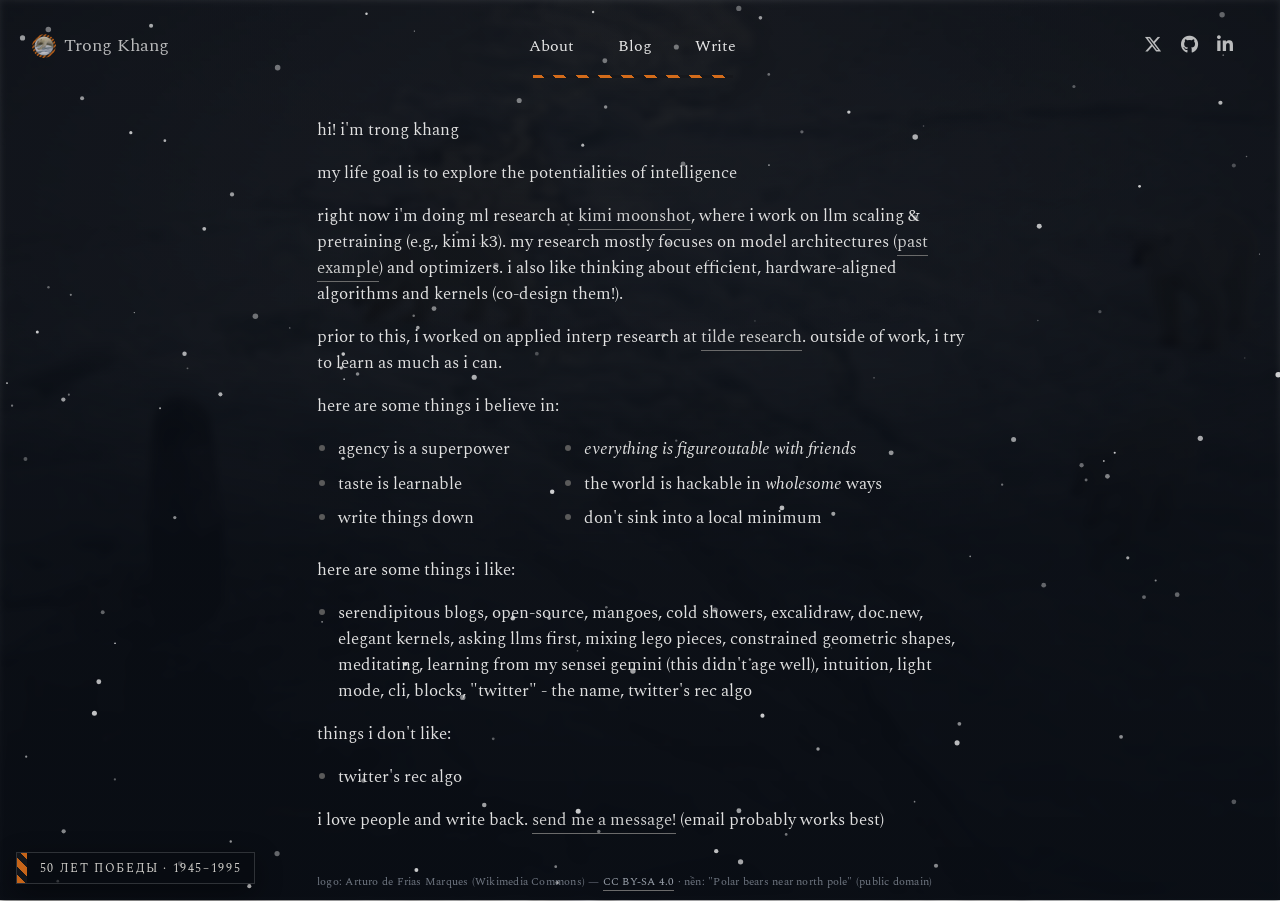
==== index.html @ a52492a9 "feat: Trong Khang site — clone with arctic/50-let-pobedy theme and markdown blog Static pages + stdl" ====
<!DOCTYPE html>
<html lang="en">
<head>
    <meta charset="UTF-8">
    <meta name="viewport" content="width=device-width, initial-scale=1.0">
    <title>Trong Khang</title>
    <link rel="icon" href="/img/icon.png">
    <script>(function(){try{var t=localStorage.getItem('theme');if(t==='dark'){document.documentElement.setAttribute('data-theme','dark');}else if(t==='light'){document.documentElement.removeAttribute('data-theme');}}catch(e){}})();</script>
    <style>
        html[data-theme="dark"] {
            --dark-text-color: #949494;
            --nice-div-color: rgb(30, 30, 30);
            --bullet-color: rgb(90,90,90);
            --background-color: #121212;
            --subtle-background-darker: rgb(23, 23, 23);
            --border-background-color: #3b3d3e;
            --code-background-color: #242424;
            --link-background-color: #6b6b6b;
            --link-color: #cfcfcf;
            --color: #e6e6e6;
            --hr-color: dimgray;
            --gradient-bottom: #1e1e1e;
            --gradient-top: var(--background-color);
            --text-primary: #e0e0e0;
            --text-secondary: #a3a3a3;
            --background: #121212;
        }
        html[data-theme="dark"] body { background-color: var(--background, var(--background-color, #121212)); color: var(--text-primary, var(--color, #e6e6e6)); }
        @media (prefers-color-scheme: dark) {
            html:not([data-theme="light"]) body { background-color: #121212; color: #e0e0e0; }
        }
    </style>
    <link rel="preconnect" href="https://fonts.googleapis.com">
    <link rel="preconnect" href="https://fonts.gstatic.com" crossorigin>
    <link rel="stylesheet" href="https://fonts.googleapis.com/css2?family=Jost:ital,wght@0,100..900;1,100..900&family=Spectral:ital,wght@0,200;0,300;0,400;0,500;0,600;0,700;0,800;1,200;1,300;1,400;1,500;1,600;1,700;1,800&display=swap">
    <link rel="stylesheet" href="/static/style.css">
    <style>
        /* Index-only: prevent extra scrolling by compensating for fixed header height */
        body { height: auto; min-height: calc(100vh - 80px); }
        .container {
            max-width: 650px;
            margin: 0 auto;
            padding: 20px 20px 0 20px;
            margin-top: 0; /* Let shared nav control top spacing */
            position: relative;
            z-index: 1;
            font-size: 17px;
        }

        /* Two-column list for beliefs */
        .beliefs-list {
            column-count: 2;
            column-gap: 2rem;
        }
        .beliefs-list li { break-inside: avoid; }
        /* Shift only the bullet (not text) for longer last three items */
        .beliefs-list .shift-left::before { margin-left: -4em; }

        /* Desktop-only: use native bullets for correct alignment in columns */
        @media (min-width: 769px) {
            .beliefs-list { list-style: disc; list-style-position: outside; padding-left: 1.25em; }
            .beliefs-list li { display: list-item; position: static; padding-left: 0; }
            .beliefs-list li::before { content: none !important; }
            .beliefs-list li::marker { color: var(--bullet-color); }
            /* Force 3/3 split: break to next column after 3rd item */
            .beliefs-list > li:nth-child(3) { break-after: column; }
            /* Nudge right-column bullets slightly left for visual balance */
            .beliefs-list > li:nth-child(n+4) { margin-left: -5em; }

            /* Fix alignment for other lists on index page */
            .container ul { list-style: disc; list-style-position: outside; padding-left: 1.25em; }
            .container ul > li { display: list-item; position: static; padding-left: 0; }
            .container ul > li::before { content: none !important; }
            .container ul > li::marker { color: var(--bullet-color); }
        }

        @media (max-width: 768px) {
            body { min-height: calc(100vh - 60px); }
            .container {
                margin-top: -35px; /* Slight upward shift on mobile */
                font-size: 15px;
                line-height: 1.5;
            }
            .beliefs-list { column-count: 1; }
            /* Reset special bullet shift on mobile for clean single list */
            .beliefs-list .shift-left::before { margin-left: -1em; }
            /* Mobile bullet fix: use native bullets for clean alignment */
            .beliefs-list { list-style: disc; list-style-position: outside; padding-left: 1.25em; }
            .beliefs-list li { position: static; padding-left: 0; display: list-item; }
            .beliefs-list li::before { content: none !important; }
            .beliefs-list li::marker { color: var(--bullet-color); }

            /* Apply same native bullet behavior to all content lists for alignment */
            .container ul { list-style: disc; list-style-position: outside; padding-left: 1.25em; }
            .container ul > li { display: list-item; position: static; padding-left: 0; }
            .container ul > li::before { content: none !important; }
            .container ul > li::marker { color: var(--bullet-color); }
        }

        @media (max-width: 480px) {
            .container {
                margin-top: 0;
                font-size: 14px;
                line-height: 1.5;
            }
        }
    </style>
    <style>
        /* Subtle fade-up reveal */
        .fade-up { opacity: 0; transform: translateY(12px); transition: opacity 420ms ease, transform 420ms ease; will-change: opacity, transform; }
        .fade-up.is-visible { opacity: 1; transform: none; }
    </style>
    <script>document.documentElement.setAttribute('data-theme','dark');</script>
    <link rel="stylesheet" href="/static/theme.css">
    <script src="/js/theme.js" defer></script>
</head>

<body>
$1<link rel="stylesheet" href="/static/nav.css">

<link rel="stylesheet" href="https://cdnjs.cloudflare.com/ajax/libs/font-awesome/6.5.1/css/all.min.css">

<div class="site-nav-wrapper">
    <a href="/" class="site-name">
        <img src="/img/icon.png" alt="Trong Khang Icon">
        Trong Khang
    </a>
    <div class="hamburger">
        <span></span>
        <span></span>
        <span></span>
    </div>
    <nav class="site-nav">
        <a href="/">About</a>
        <a href="/public/blog.html">Blog</a>
        <a href="/public/write.html">Write</a>
    </nav>
    <div class="social-icons">
        <a href="https://x.com/trongkhang" target="_blank" aria-label="Twitter/X"><i class="fab fa-x-twitter"></i></a>
        <a href="https://github.com/trongkhang" target="_blank" aria-label="GitHub"><i class="fab fa-github"></i></a>
        <a href="https://www.linkedin.com/in/trongkhang/" target="_blank" aria-label="LinkedIn"><i class="fab fa-linkedin-in"></i></a>
    </div>
</div>
<!-- /site header -->
    
    <!-- Shared navigation injected like other pages -->
    <script src="/js/import-nav.js"></script>
    <script>
        // Ensure the header is solid on mobile only (desktop stays transparent)
        (function(){
            function applyNavBackground(){
                try {
                    var wrapper = document.querySelector('.site-nav-wrapper');
                    if (!wrapper) return;
                    var isMobile = window.innerWidth <= 768;
                    if (isMobile) {
                        var explicitTheme = document.documentElement.getAttribute('data-theme');
                        var prefersDark = window.matchMedia && window.matchMedia('(prefers-color-scheme: dark)').matches;
                        var isDark = explicitTheme === 'dark' || (prefersDark && explicitTheme !== 'light');
                        var bg = isDark ? 'rgba(10,14,21,0.94)' : '#ffffff';
                        wrapper.style.setProperty('background-color', bg, 'important');
                    } else {
                        // Remove inline override so desktop CSS can keep it transparent
                        wrapper.style.removeProperty('background-color');
                    }
                } catch(e) {}
            }

            // Wait for nav to be injected, then apply
            var attempts = 0;
            var timer = setInterval(function(){
                var wrapper = document.querySelector('.site-nav-wrapper');
                if (wrapper || attempts > 30) {
                    clearInterval(timer);
                    applyNavBackground();
                }
                attempts++;
            }, 100);

            // Re-apply on system theme changes
            if (window.matchMedia) {
                var mq = window.matchMedia('(prefers-color-scheme: dark)');
                if (mq && mq.addEventListener) {
                    mq.addEventListener('change', applyNavBackground);
                }
            }

            // Update on resize (switching mobile/desktop widths)
            window.addEventListener('resize', applyNavBackground);
        })();
    </script>

    <div class="container">
        <p>hi! i'm trong khang</p>
        <p>my life goal is to explore the potentialities of intelligence</p>
        <p>right now i'm doing ml research at <a href="https://www.kimi.com/">kimi moonshot</a>, where i work on llm scaling & pretraining (e.g., kimi k3). my research mostly focuses on model architectures (<a href="https://x.com/Kimi_Moonshot/status/2033378587878072424">past example</a>) and optimizers. i also like thinking about efficient, hardware-aligned algorithms and kernels (co-design them!).</p>
        <p>prior to this, i worked on applied interp research at <a href="https://www.tilderesearch.com/">tilde research</a>. outside of work, i try to learn as much as i can.</p>
        <p>here are some things i believe in:</p>
        <ul class="beliefs-list">
            <li>agency is a superpower</li>
            <li>taste is learnable</li>
            <li>write things down</li>
            <li class="shift-left"><i>everything is figureoutable with friends</i></li>
            <li class="shift-left">the world is hackable in <i>wholesome</i> ways</li>
            <li class="shift-left">don't sink into a local minimum</li>
        </ul>
        <p>here are some things i like:</p>
        <ul>
            <li>serendipitous blogs, open-source, mangoes, cold showers, excalidraw, doc.new, elegant kernels, asking llms first, mixing lego pieces, constrained geometric shapes, meditating, learning from my sensei gemini (this didn't age well), intuition, light mode, cli, blocks, "twitter" - the name, twitter's rec algo</li>
        </ul>
        <p>things i don't like:</p>
        <ul>
            <li>twitter's rec algo</li>
        </ul>
        <p>i love people and write back. <a href="public/contact.html">send me a message!</a> (email probably works best)</p>
        <p class="site-credit">logo: Arturo de Frias Marques (Wikimedia Commons) — <a href="https://commons.wikimedia.org/wiki/File:Polar_Bear_AdF.jpg" target="_blank" rel="noopener">CC BY-SA 4.0</a> · nền: "Polar bears near north pole" (public domain)</p>
    </div>

    <script>
        // Page load reveal
        document.addEventListener('DOMContentLoaded', function(){
            var el = document.querySelector('.container');
            if (!el) return;
            el.classList.add('fade-up');
            requestAnimationFrame(function(){ el.classList.add('is-visible'); });
        });
    </script>

    
</body>
</html>
---- static/style.css ----
body {
    background-color: #ffffff;
    font-family: 'Spectral', Times, serif;
    padding: 0;
    margin: 0;
    font-size: 18px;
    display: flex;
    justify-content: center;
    align-items: flex-start;
    height: 100vh;
    text-align: left;
    overflow: auto;
}

.container {
    width: 65%;
    max-width: 800px;
    margin-top: 14vh;
}

:root {
    /*
    --background-color: #d9e4ec;
    --color: #385e72;*/

    --serif-font: 'Spectral', serif;
    --sans-font: 'Helmet Neue', 'Helvetica', sans-serif;
    --mono-font: 'Helmet', 'Courier', monospace;
    --nav-font: 'Helmet', 'Helvetica', sans-serif;
    --header-font: 'Spectral';

    /* Light Mode Theme:*/
    --dark-text-color: rgb(148, 148, 148);
    --nice-div-color: rgb(249, 247, 246);
    --bullet-color: rgb(184, 184, 184);
    /*--link-background-color: rgba(221, 188, 187, 0.376);*/
    /* old color: --link-color: rgb(227, 86, 82);*/
    /*--link-color: rgb(113, 113, 113);*/
    --link-color: #52525b;
    --link-background-color: #9191a07f;
    --background-color: white;
    --subtle-background-darker: rgb(252, 248, 243);
    --border-background-color: #e0e0e0;
    --code-background-color: rgb(245,245,245);
    --color: black;
    --hr-color: black;
    --gradient-bottom: #f0f0f0;
    --gradient-top: var(--background-color);
}
@media (max-width: 600px) {
    .container {
        width: 80%;
        padding: 20px;
        margin-top: 25px;
    }
    
    body {
        align-items: flex-start;
        overflow: auto;
        min-height: 100vh;
    }
}

#particles-js {
    position: fixed;
    width: 100%;
    height: 100%;
    top: 0;
    left: 0;
    z-index: 0;
}

/* Make the site nav sticky with blur on content pages, too */
.site-nav-wrapper {
    position: sticky;
    top: 0;
    z-index: 1000;
    -webkit-backdrop-filter: saturate(180%) blur(8px);
    backdrop-filter: saturate(180%) blur(8px);
    background-color: rgba(255,255,255,0.55) !important;
}

@media (max-width: 768px) {
    .site-nav-wrapper {
        position: fixed;
        background-color: rgba(255,255,255,0.85) !important;
    }
}

.container {
    position: relative;
    z-index: 1; 
}

blockquote {
    font-style: italic;
    background-color: var(--code-background-color);
    padding: 5px 20px;
    border-left: 2px solid var(--border-background-color);
    border-radius: 8px;
}

.blockquote-noitalics {
    font-style: normal;
}

a {
    /*font-variant: small-caps;*/
    font-weight: 400;
    /*text-transform: capitalize;*/
    text-decoration: none;

    color: var(--link-color); 
    border-bottom: 0.1em solid var(--link-background-color);    

    -webkit-transition: all 0.3s;
    transition: all 0.3s;
}

a:hover {
    cursor: pointer;
    border-bottom: 0.1em solid var(--color);
    color: var(--link-underline-color);
}

ul {
    list-style-type: none;
    padding-left: 0;
}

li p {
    display: inline;
}

ul > li::before {
    content: "•";
    color: var(--bullet-color);
    position: absolute;
    left: 0;
    top: 0.1em;
    font-size: 30px;
    line-height: 1;
}

ul > li {
    position: relative;
    padding-left: 1.2em;
    margin-bottom: 0.5em;
}

ol > li {
    margin-bottom: 0.7em;
}

ol > li::marker {
    color: var(--bullet-color);
}

/* Dark mode support */
@media (prefers-color-scheme: dark) {
    :root {
        --dark-text-color: #949494;
        --nice-div-color: rgb(30, 30, 30);
        --bullet-color: rgb(90,90,90);
        --background-color: #121212;
        --subtle-background-darker: rgb(23, 23, 23);
        --border-background-color: #3b3d3e;
        --code-background-color: #242424;
        --link-background-color: #6b6b6b; 
        --link-color: rgb(161, 161, 161);
        --color: rgb(200,200,200);
        --hr-color: dimgray;
        --gradient-bottom: #1e1e1e;
        --gradient-top: var(--background-color);
    }
    
    body {
        background-color: var(--background-color);
        color: var(--color);
    }
    
    /* Update particles.js background for dark mode */
    #particles-js {
        background-color: var(--background-color);
    }
    
    /* Dark mode navigation colors */
    .site-nav-wrapper {
        background-color: var(--background-color) !important;
    }
    
    .site-name {
        color: var(--color) !important;
    }
    
    .site-nav a {
        color: var(--color) !important;
    }
    
    .site-nav a:hover {
        border-bottom: 0.1em solid var(--color) !important;
        color: var(--color) !important;
    }
    
    .social-icons a {
        color: var(--color) !important;
    }
    
    /* Dark mode mobile menu */
    @media (max-width: 768px) {
        .site-nav {
            background-color: var(--background-color) !important;
        }
        
        .hamburger span {
            background-color: var(--color);
        }
    }
}
---- static/theme.css ----
/* Arctic / 50-years-of-Victory theme: animated photo backdrop, snowfall, St. George ribbon. */

html[data-theme="dark"] {
    --text-primary: #e9e7e2;
    --text-secondary: #a8adb6;
    --background: #0a0e15;
    --technical-bg: rgba(59, 130, 246, 0.25);
    --reflection-bg: rgba(232, 117, 26, 0.25);
    --article-bg: rgba(139, 92, 246, 0.25);
    --link-color: #f0a45f;
    --link-background-color: rgba(232, 117, 26, 0.5);
    --bullet-color: #7f8896;
    --code-background-color: rgba(255, 255, 255, 0.06);
    --border-background-color: rgba(255, 255, 255, 0.16);
    --ribbon-orange: #e8751a;
    --ribbon-black: #16181c;
}

body {
    background-color: transparent !important;
    color: var(--text-primary) !important;
}

/* --- animated backdrop --- */
.arctic-bg {
    position: fixed;
    inset: 0;
    z-index: 0;
    background: url('/img/polar-bear-bg.jpg') center / cover no-repeat;
    filter: blur(3px) brightness(0.42) saturate(0.85);
    animation: arctic-drift 70s ease-in-out infinite alternate;
    will-change: transform;
}

@keyframes arctic-drift {
    from { transform: scale(1.04) translate3d(0, 0, 0); }
    to   { transform: scale(1.2) translate3d(-1.5%, -1.5%, 0); }
}

.arctic-veil {
    position: fixed;
    inset: 0;
    z-index: 0;
    pointer-events: none;
    background:
        radial-gradient(120% 90% at 50% 0%, rgba(10, 14, 21, 0.35), rgba(10, 14, 21, 0.85) 70%),
        linear-gradient(180deg, rgba(8, 11, 17, 0.72), rgba(8, 11, 17, 0.5) 40%, rgba(8, 11, 17, 0.92));
}

#snow {
    position: fixed;
    inset: 0;
    z-index: 1;
    pointer-events: none;
}

/* content sits above the backdrop */
.container,
.blog-page,
#page-wrap,
article,
footer {
    position: relative;
    z-index: 2;
}

/* --- St. George ribbon accents --- */
.site-nav::after {
    background-image: repeating-linear-gradient(45deg, var(--ribbon-orange) 0 8px, var(--ribbon-black) 8px 16px) !important;
    background-color: transparent !important;
    height: 3px !important;
    opacity: 0.9;
}

.victory-badge {
    position: fixed;
    left: 1rem;
    bottom: 1rem;
    z-index: 60;
    display: flex;
    align-items: stretch;
    font-family: 'Spectral', Times, serif;
    font-size: 0.72rem;
    letter-spacing: 0.14em;
    text-transform: uppercase;
    text-decoration: none;
    border: 1px solid rgba(255, 255, 255, 0.18);
    box-shadow: 0 8px 28px rgba(0, 0, 0, 0.5);
    opacity: 0.85;
    transition: opacity 0.25s ease, transform 0.25s ease;
}

.victory-badge:hover { opacity: 1; transform: translateY(-2px); }

.victory-badge .ribbon {
    width: 10px;
    background: repeating-linear-gradient(45deg, var(--ribbon-orange) 0 6px, var(--ribbon-black) 6px 12px);
}

.victory-badge .label {
    background: rgba(8, 11, 17, 0.82);
    color: #f2efe9;
    padding: 0.4rem 0.8rem;
    white-space: nowrap;
}

@media (max-width: 768px) {
    .victory-badge { font-size: 0.62rem; left: 0.5rem; bottom: 0.5rem; }
}

/* --- blog / post tweaks for the dark backdrop --- */
.blog-empty {
    font-size: 1rem;
    color: var(--text-secondary);
    padding: 1rem 1.25rem;
}

.blog-empty a { color: var(--link-color); }

/* --- image credit (CC BY-SA) --- */
.site-credit {
    margin-top: 2.5rem;
    font-size: 0.7rem;
    color: #6f7681;
    letter-spacing: 0.02em;
}
.site-credit a { color: #9aa1ab; }

.post-body img { max-width: 100%; height: auto; border-radius: 4px; }
.post-body pre {
    background: rgba(0, 0, 0, 0.45);
    padding: 1rem;
    overflow-x: auto;
    border-radius: 6px;
    border: 1px solid var(--border-background-color);
}
.post-body code { font-family: 'JetBrains Mono', 'Courier New', monospace; font-size: 0.9em; }
.post-body :not(pre) > code {
    background: rgba(255, 255, 255, 0.08);
    padding: 0.1em 0.35em;
    border-radius: 4px;
}
.post-body blockquote {
    background: rgba(255, 255, 255, 0.05);
    border-left: 3px solid var(--ribbon-orange);
}
.post-body hr { border: none; border-top: 1px solid var(--border-background-color); }

@media (prefers-reduced-motion: reduce) {
    .arctic-bg { animation: none; }
}
---- static/nav.css ----
/* Reserve scrollbar space so centered nav links sit at the same spot on
       scrolling and non-scrolling pages */
    html {
        scrollbar-gutter: stable;
    }

    /* Desktop: keep header transparent in both themes */
    @media (min-width: 769px) {
        .site-nav-wrapper {
            background: transparent !important;
        }
    }

    /* Global theme overrides when toggled to dark */
    html[data-theme="dark"] {
        --dark-text-color: #949494;
        --nice-div-color: rgb(30, 30, 30);
        --bullet-color: rgb(90,90,90);
        --background-color: #121212;
        --subtle-background-darker: rgb(23, 23, 23);
        --border-background-color: #3b3d3e;
        --code-background-color: #242424;
        --link-background-color: #6b6b6b;
        --link-color: #cfcfcf;
        --color: #e6e6e6;
        --hr-color: dimgray;
        --gradient-bottom: #1e1e1e;
        --gradient-top: var(--background-color);
        /* Blog/Projects token set */
        --text-primary: #e0e0e0;
        --text-secondary: #a3a3a3;
        --background: #121212;
        --technical-bg: rgba(59, 130, 246, 0.08);
        --reflection-bg: rgba(245, 158, 11, 0.08);
        --article-bg: rgba(139, 92, 246, 0.08);
        --research-bg: rgba(34, 197, 94, 0.08);
        --web-bg: rgba(239, 68, 68, 0.08);
        --tools-bg: rgba(168, 85, 247, 0.08);
    }

    /* Ensure nav text is bright in dark mode */
    html[data-theme="dark"] .site-name,
    html[data-theme="dark"] .site-nav a,
    html[data-theme="dark"] .social-icons a {
        color: #e6e6e6 !important;
    }

    html[data-theme="dark"] .site-nav a:hover {
        border-bottom: none !important;
        color: #ffffff !important;
    }

    /* Ensure nav backgrounds are dark when toggled */
    html[data-theme="dark"] .site-nav-wrapper {
        background-color: transparent !important; /* keep transparent to show particles */
    }

    @media (max-width: 768px) {
        html[data-theme="dark"] .site-nav {
            background-color: #121212 !important;
        }
    }

    .site-nav-wrapper {
        width: 100%;
        padding: 2rem 0 0.5rem 0;
        margin-bottom: 3rem;
        box-sizing: border-box;
        position: absolute;
        top: 0;
        left: 0;
        z-index: 2;
        height: 80px;
        display: flex;
        justify-content: center;
        background: transparent !important; /* allow particles behind header */
    }

    .site-name {
        position: absolute;
        left: 2rem;
        font-family: 'Spectral', Times, serif !important;
        font-size: 18px !important;
        color: #52525b !important;
        text-decoration: none !important;
        opacity: 0.8;
        transition: opacity 0.2s ease;
        border: none !important;
        background: none !important;
        display: flex !important;
        align-items: center !important;
        gap: 0.5rem !important;
    }

    .site-name:hover {
        opacity: 1;
        border: none !important;
    }

    .site-name img {
        width: 24px !important;
        height: 24px !important;
        border-radius: 50% !important;
        object-fit: cover !important;
    }

    body {
        padding-top: 80px !important;
    }

    .site-nav {
        text-align: center;
        padding: 0;
        margin: 0;
        list-style: none;
        position: relative;
    }

    .site-nav::after {
        content: '';
        display: block;
        width: 200px;
        height: 1px;
        background-color: #e0e0e0;
        margin: 1rem auto 0;
    }

    .site-nav a {
        display: inline-block;
        margin: 0 1.2rem;
        padding: 0;
        color: #52525b !important;
        text-decoration: none !important;
        font-family: 'Spectral', Times, serif !important;
        font-size: 16px !important;
        line-height: normal !important;
        border: none !important;
        background: none !important;
        transition: color 0.25s ease !important;
        position: relative;
        z-index: 2;
        font-weight: normal !important;
    }

    .site-nav a::after {
        content: '';
        position: absolute;
        left: 0;
        right: 0;
        bottom: -3px;
        height: 1px;
        background-color: currentColor;
        transform: scaleX(0);
        transform-origin: center;
        transition: transform 0.28s cubic-bezier(0.22, 1, 0.36, 1);
    }

    .site-nav a:hover::after {
        transform: scaleX(1);
    }

    /* border-bottom: none guards against page stylesheets that still set a
       bordered hover on nav links */
    .site-nav a:hover {
        border-bottom: none !important;
        background: none !important;
        color: #18181b !important;
    }

    .social-icons {
        position: absolute;
        right: 2rem;
        display: flex;
        gap: 1.2rem;
        align-items: center;
    }

    .social-icons a {
        color: #52525b !important;
        text-decoration: none !important;
        border: none !important;
        transition: opacity 0.2s ease;
        opacity: 0.8;
        font-size: 18px;
    }

    .social-icons a:hover {
        opacity: 1;
        border: none !important;
    }

    /* Mobile Styles */
    @media (max-width: 768px) {
        .site-nav-wrapper {
            position: fixed;
            top: 0;
            left: 0;
            width: 100%;
            padding: 0.5rem 0;
            height: 60px;
            flex-direction: column;
            align-items: center;
            background-color: #ffffff !important;
            z-index: 999;
        }

        .site-name {
            position: absolute;
            left: 1rem;
            top: 1rem;
            margin: 0;
            font-size: 18px !important;
            display: flex !important;
            align-items: center !important;
            justify-content: flex-start !important;
            gap: 0.5rem !important;
            text-align: left;
        }

        .site-name img {
            width: 20px !important;
            height: 20px !important;
        }

        .hamburger {
            position: absolute;
            right: 1rem;
            top: 0.7rem;
            display: block;
            cursor: pointer;
            padding: 10px;
            z-index: 3;
        }

        .hamburger span {
            display: block;
            width: 25px;
            height: 2px;
            background-color: #52525b;
            margin: 5px 0;
            transition: all 0.3s ease;
        }

        .site-nav {
            position: fixed;
            top: 60px; /* directly below header */
            left: 0;
            width: 100%;
            display: none;
            background-color: rgba(10,14,21,0.96);
            box-shadow: 0 2px 5px rgba(0,0,0,0.1);
            padding: 1rem 0 0.5rem 0;
            z-index: 998;
        }

        .site-nav.active {
            display: block;
        }

        .site-nav a {
            display: block;
            margin: 0.5rem 0;
            font-size: 16px !important;
            padding: 0.5rem 2rem;
            text-align: center;
        }

        /* Hamburger animation */
        .hamburger.active span:nth-child(1) {
            transform: rotate(45deg) translate(5px, 5px);
        }

        .hamburger.active span:nth-child(2) {
            opacity: 0;
        }

        .hamburger.active span:nth-child(3) {
            transform: rotate(-45deg) translate(7px, -7px);
        }

        /* Remove the line under nav in mobile view */
        .site-nav::after {
            display: none;
        }

        /* No hover underline in the mobile menu (links are full-width rows) */
        .site-nav a::after {
            display: none;
        }

        body {
            padding-top: 60px !important; /* prevent overlap with fixed header */
        }

        /* Mobile social links container inside expanded menu */
        .site-nav .mobile-social {
            margin: 0.75rem 0 1rem 0;
            display: flex;
            gap: 1.2rem;
            align-items: center;
            justify-content: center;
            width: 100%;
            padding-top: 0.75rem;
            border-top: 1px solid rgba(0,0,0,0.08);
        }
    }

    /* Even smaller screens */
    @media (max-width: 480px) {
        .site-nav a {
            margin: 0.2rem 0.4rem;
            font-size: 14px !important;
        }

        body {
            padding-top: 60px !important;
        }
    }

    /* Dark mode support for navigation */
    @media (prefers-color-scheme: dark) {
        /* Keep header transparent on desktop dark mode */
        .site-nav-wrapper {
            background-color: transparent !important;
        }
        
        .site-name {
            color: rgb(200,200,200) !important;
        }
        
        .site-nav::after {
            background-color: #3b3d3e;
        }
        
        .site-nav a {
            color: rgb(200,200,200) !important;
        }
        
        .site-nav a:hover {
            border-bottom: none !important;
            color: #ffffff !important;
        }
        
        .social-icons a {
            color: rgb(200,200,200) !important;
        }
        
        /* Dark mode mobile menu */
        @media (max-width: 768px) {
            .site-nav-wrapper {
                background-color: #121212 !important;
            }
            .site-nav {
                background-color: #121212 !important;
            }
            
            .hamburger span {
                background-color: rgb(200,200,200);
            }
        }
    }
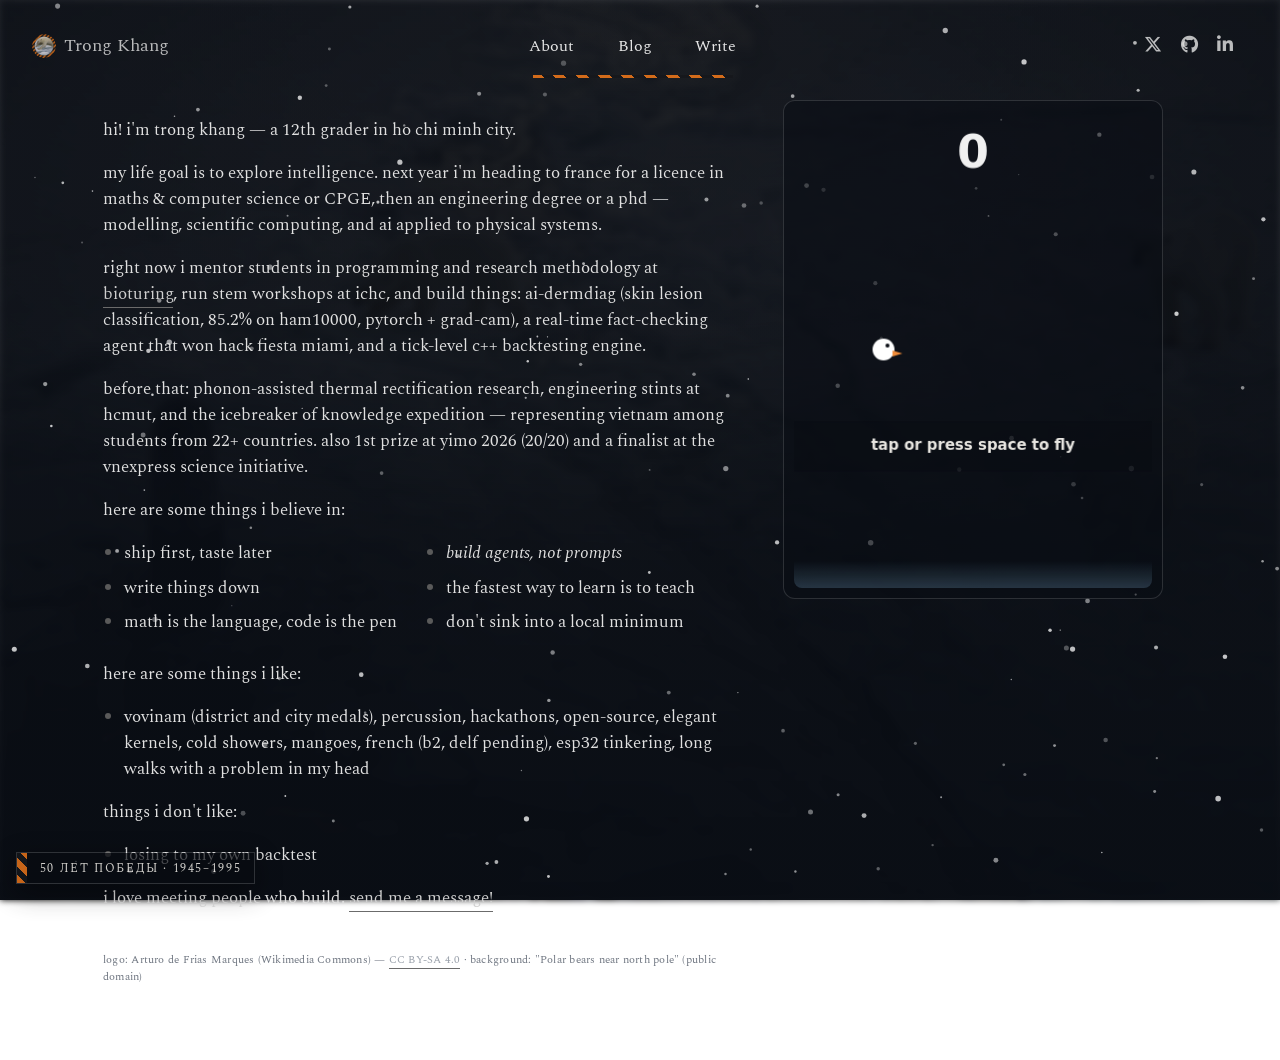
==== commit e57d9b0b: "feat: english CV about + two-column home with flappy arctic bird game" ====
--- a/index.html
+++ b/index.html
@@ -104,6 +104,47 @@
                 line-height: 1.5;
             }
         }
+
+        /* Home: about + game, two columns on desktop */
+        .container { padding-bottom: 4rem; }
+        .game-panel {
+            border: 1px solid rgba(255, 255, 255, 0.14);
+            border-radius: 12px;
+            background: rgba(10, 14, 21, 0.55);
+            padding: 10px;
+        }
+        .game-panel canvas {
+            width: 100%;
+            height: auto;
+            display: block;
+            border-radius: 8px;
+            touch-action: none;
+            outline: none;
+        }
+        @media (min-width: 1024px) {
+            .container {
+                width: 100%;
+                max-width: 1060px;
+            }
+            .home-grid {
+                display: grid;
+                grid-template-columns: minmax(0, 1fr) 380px;
+                gap: 3rem;
+                align-items: start;
+            }
+            .game-panel {
+                position: sticky;
+                top: 96px;
+            }
+            /* narrow column: keep native bullets, no negative-nudge hack */
+            .beliefs-list > li:nth-child(n+4) { margin-left: 0; }
+        }
+        @media (max-width: 1023px) {
+            .game-panel {
+                margin: 2rem 0 0;
+                max-width: 420px;
+            }
+        }
     </style>
     <style>
         /* Subtle fade-up reveal */
@@ -113,10 +154,11 @@
     <script>document.documentElement.setAttribute('data-theme','dark');</script>
     <link rel="stylesheet" href="/static/theme.css">
     <script src="/js/theme.js" defer></script>
+    <script src="/js/flappy.js" defer></script>
 </head>
 
 <body>
-$1<link rel="stylesheet" href="/static/nav.css">
+<link rel="stylesheet" href="/static/nav.css">
 
 <link rel="stylesheet" href="https://cdnjs.cloudflare.com/ajax/libs/font-awesome/6.5.1/css/all.min.css">
 
@@ -137,7 +179,7 @@
     </nav>
     <div class="social-icons">
         <a href="https://x.com/trongkhang" target="_blank" aria-label="Twitter/X"><i class="fab fa-x-twitter"></i></a>
-        <a href="https://github.com/trongkhang" target="_blank" aria-label="GitHub"><i class="fab fa-github"></i></a>
+        <a href="https://github.com/kswisse" target="_blank" aria-label="GitHub"><i class="fab fa-github"></i></a>
         <a href="https://www.linkedin.com/in/trongkhang/" target="_blank" aria-label="LinkedIn"><i class="fab fa-linkedin-in"></i></a>
     </div>
 </div>
@@ -191,29 +233,36 @@
     </script>
 
     <div class="container">
-        <p>hi! i'm trong khang</p>
-        <p>my life goal is to explore the potentialities of intelligence</p>
-        <p>right now i'm doing ml research at <a href="https://www.kimi.com/">kimi moonshot</a>, where i work on llm scaling & pretraining (e.g., kimi k3). my research mostly focuses on model architectures (<a href="https://x.com/Kimi_Moonshot/status/2033378587878072424">past example</a>) and optimizers. i also like thinking about efficient, hardware-aligned algorithms and kernels (co-design them!).</p>
-        <p>prior to this, i worked on applied interp research at <a href="https://www.tilderesearch.com/">tilde research</a>. outside of work, i try to learn as much as i can.</p>
-        <p>here are some things i believe in:</p>
-        <ul class="beliefs-list">
-            <li>agency is a superpower</li>
-            <li>taste is learnable</li>
-            <li>write things down</li>
-            <li class="shift-left"><i>everything is figureoutable with friends</i></li>
-            <li class="shift-left">the world is hackable in <i>wholesome</i> ways</li>
-            <li class="shift-left">don't sink into a local minimum</li>
-        </ul>
-        <p>here are some things i like:</p>
-        <ul>
-            <li>serendipitous blogs, open-source, mangoes, cold showers, excalidraw, doc.new, elegant kernels, asking llms first, mixing lego pieces, constrained geometric shapes, meditating, learning from my sensei gemini (this didn't age well), intuition, light mode, cli, blocks, "twitter" - the name, twitter's rec algo</li>
-        </ul>
-        <p>things i don't like:</p>
-        <ul>
-            <li>twitter's rec algo</li>
-        </ul>
-        <p>i love people and write back. <a href="public/contact.html">send me a message!</a> (email probably works best)</p>
-        <p class="site-credit">logo: Arturo de Frias Marques (Wikimedia Commons) — <a href="https://commons.wikimedia.org/wiki/File:Polar_Bear_AdF.jpg" target="_blank" rel="noopener">CC BY-SA 4.0</a> · nền: "Polar bears near north pole" (public domain)</p>
+        <div class="home-grid">
+            <div class="about-col">
+                <p>hi! i'm trong khang — a 12th grader in ho chi minh city.</p>
+                <p>my life goal is to explore intelligence. next year i'm heading to france for a licence in maths &amp; computer science or CPGE, then an engineering degree or a phd — modelling, scientific computing, and ai applied to physical systems.</p>
+                <p>right now i mentor students in programming and research methodology at <a href="https://bioturing.com/" target="_blank" rel="noopener">bioturing</a>, run stem workshops at ichc, and build things: ai-dermdiag (skin lesion classification, 85.2% on ham10000, pytorch + grad-cam), a real-time fact-checking agent that won hack fiesta miami, and a tick-level c++ backtesting engine.</p>
+                <p>before that: phonon-assisted thermal rectification research, engineering stints at hcmut, and the icebreaker of knowledge expedition — representing vietnam among students from 22+ countries. also 1st prize at yimo 2026 (20/20) and a finalist at the vnexpress science initiative.</p>
+                <p>here are some things i believe in:</p>
+                <ul class="beliefs-list">
+                    <li>ship first, taste later</li>
+                    <li>write things down</li>
+                    <li>math is the language, code is the pen</li>
+                    <li class="shift-left"><i>build agents, not prompts</i></li>
+                    <li class="shift-left">the fastest way to learn is to teach</li>
+                    <li class="shift-left">don't sink into a local minimum</li>
+                </ul>
+                <p>here are some things i like:</p>
+                <ul>
+                    <li>vovinam (district and city medals), percussion, hackathons, open-source, elegant kernels, cold showers, mangoes, french (b2, delf pending), esp32 tinkering, long walks with a problem in my head</li>
+                </ul>
+                <p>things i don't like:</p>
+                <ul>
+                    <li>losing to my own backtest</li>
+                </ul>
+                <p>i love meeting people who build. <a href="/public/contact.html">send me a message!</a></p>
+                <p class="site-credit">logo: Arturo de Frias Marques (Wikimedia Commons) — <a href="https://commons.wikimedia.org/wiki/File:Polar_Bear_AdF.jpg" target="_blank" rel="noopener">CC BY-SA 4.0</a> · background: "Polar bears near north pole" (public domain)</p>
+            </div>
+            <aside class="game-panel" id="game-panel">
+                <canvas id="flappy" width="360" height="480" tabindex="0" aria-label="Flappy arctic bird mini-game"></canvas>
+            </aside>
+        </div>
     </div>
 
     <script>
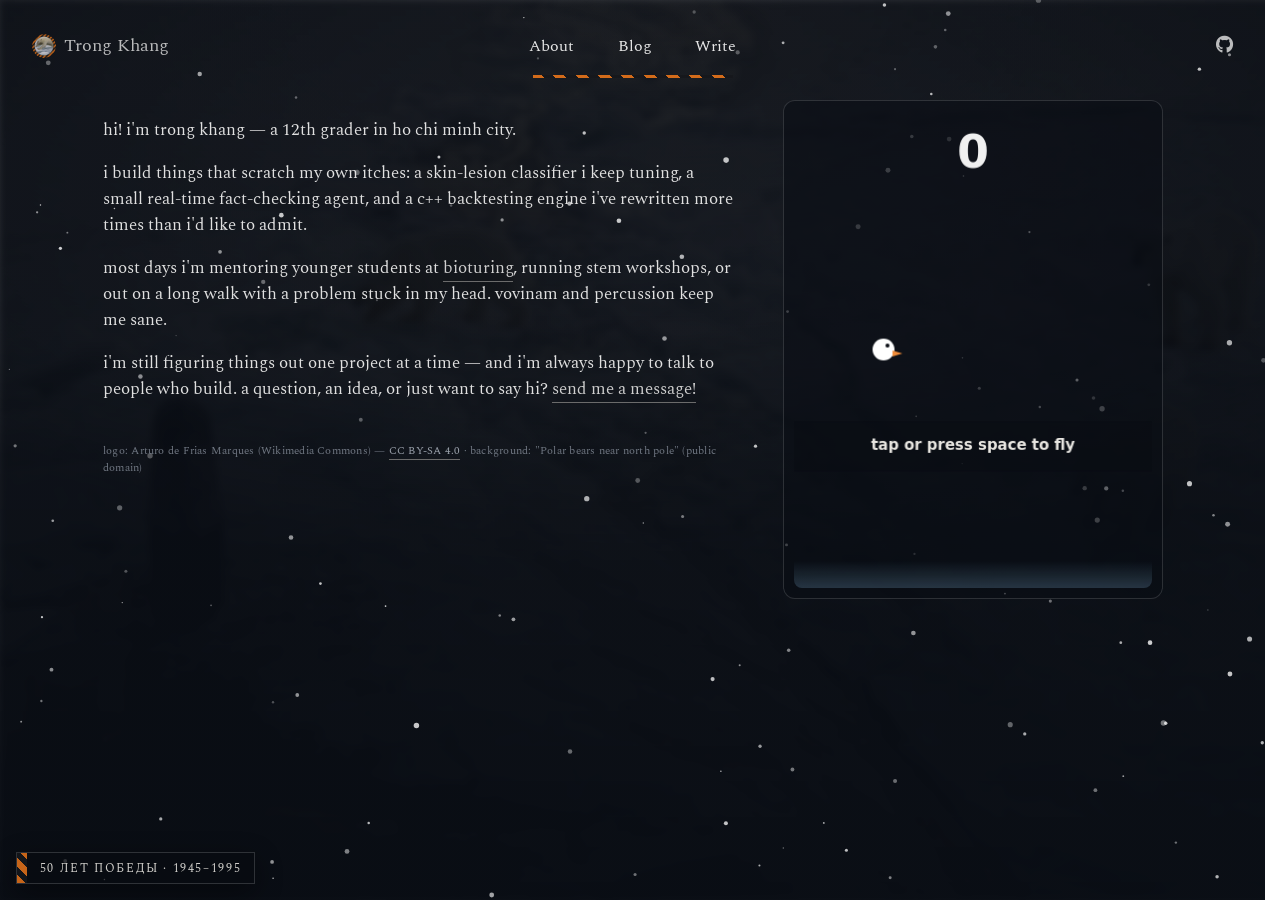
==== commit aa6077d0: "chore: drop X/LinkedIn links, rewrite about as a short friend-like intro" ====
--- a/index.html
+++ b/index.html
@@ -178,9 +178,7 @@
         <a href="/public/write.html">Write</a>
     </nav>
     <div class="social-icons">
-        <a href="https://x.com/trongkhang" target="_blank" aria-label="Twitter/X"><i class="fab fa-x-twitter"></i></a>
         <a href="https://github.com/kswisse" target="_blank" aria-label="GitHub"><i class="fab fa-github"></i></a>
-        <a href="https://www.linkedin.com/in/trongkhang/" target="_blank" aria-label="LinkedIn"><i class="fab fa-linkedin-in"></i></a>
     </div>
 </div>
 <!-- /site header -->
@@ -236,27 +234,9 @@
         <div class="home-grid">
             <div class="about-col">
                 <p>hi! i'm trong khang — a 12th grader in ho chi minh city.</p>
-                <p>my life goal is to explore intelligence. next year i'm heading to france for a licence in maths &amp; computer science or CPGE, then an engineering degree or a phd — modelling, scientific computing, and ai applied to physical systems.</p>
-                <p>right now i mentor students in programming and research methodology at <a href="https://bioturing.com/" target="_blank" rel="noopener">bioturing</a>, run stem workshops at ichc, and build things: ai-dermdiag (skin lesion classification, 85.2% on ham10000, pytorch + grad-cam), a real-time fact-checking agent that won hack fiesta miami, and a tick-level c++ backtesting engine.</p>
-                <p>before that: phonon-assisted thermal rectification research, engineering stints at hcmut, and the icebreaker of knowledge expedition — representing vietnam among students from 22+ countries. also 1st prize at yimo 2026 (20/20) and a finalist at the vnexpress science initiative.</p>
-                <p>here are some things i believe in:</p>
-                <ul class="beliefs-list">
-                    <li>ship first, taste later</li>
-                    <li>write things down</li>
-                    <li>math is the language, code is the pen</li>
-                    <li class="shift-left"><i>build agents, not prompts</i></li>
-                    <li class="shift-left">the fastest way to learn is to teach</li>
-                    <li class="shift-left">don't sink into a local minimum</li>
-                </ul>
-                <p>here are some things i like:</p>
-                <ul>
-                    <li>vovinam (district and city medals), percussion, hackathons, open-source, elegant kernels, cold showers, mangoes, french (b2, delf pending), esp32 tinkering, long walks with a problem in my head</li>
-                </ul>
-                <p>things i don't like:</p>
-                <ul>
-                    <li>losing to my own backtest</li>
-                </ul>
-                <p>i love meeting people who build. <a href="/public/contact.html">send me a message!</a></p>
+                <p>i build things that scratch my own itches: a skin-lesion classifier i keep tuning, a small real-time fact-checking agent, and a c++ backtesting engine i've rewritten more times than i'd like to admit.</p>
+                <p>most days i'm mentoring younger students at <a href="https://bioturing.com/" target="_blank" rel="noopener">bioturing</a>, running stem workshops, or out on a long walk with a problem stuck in my head. vovinam and percussion keep me sane.</p>
+                <p>i'm still figuring things out one project at a time — and i'm always happy to talk to people who build. a question, an idea, or just want to say hi? <a href="/public/contact.html">send me a message!</a></p>
                 <p class="site-credit">logo: Arturo de Frias Marques (Wikimedia Commons) — <a href="https://commons.wikimedia.org/wiki/File:Polar_Bear_AdF.jpg" target="_blank" rel="noopener">CC BY-SA 4.0</a> · background: "Polar bears near north pole" (public domain)</p>
             </div>
             <aside class="game-panel" id="game-panel">
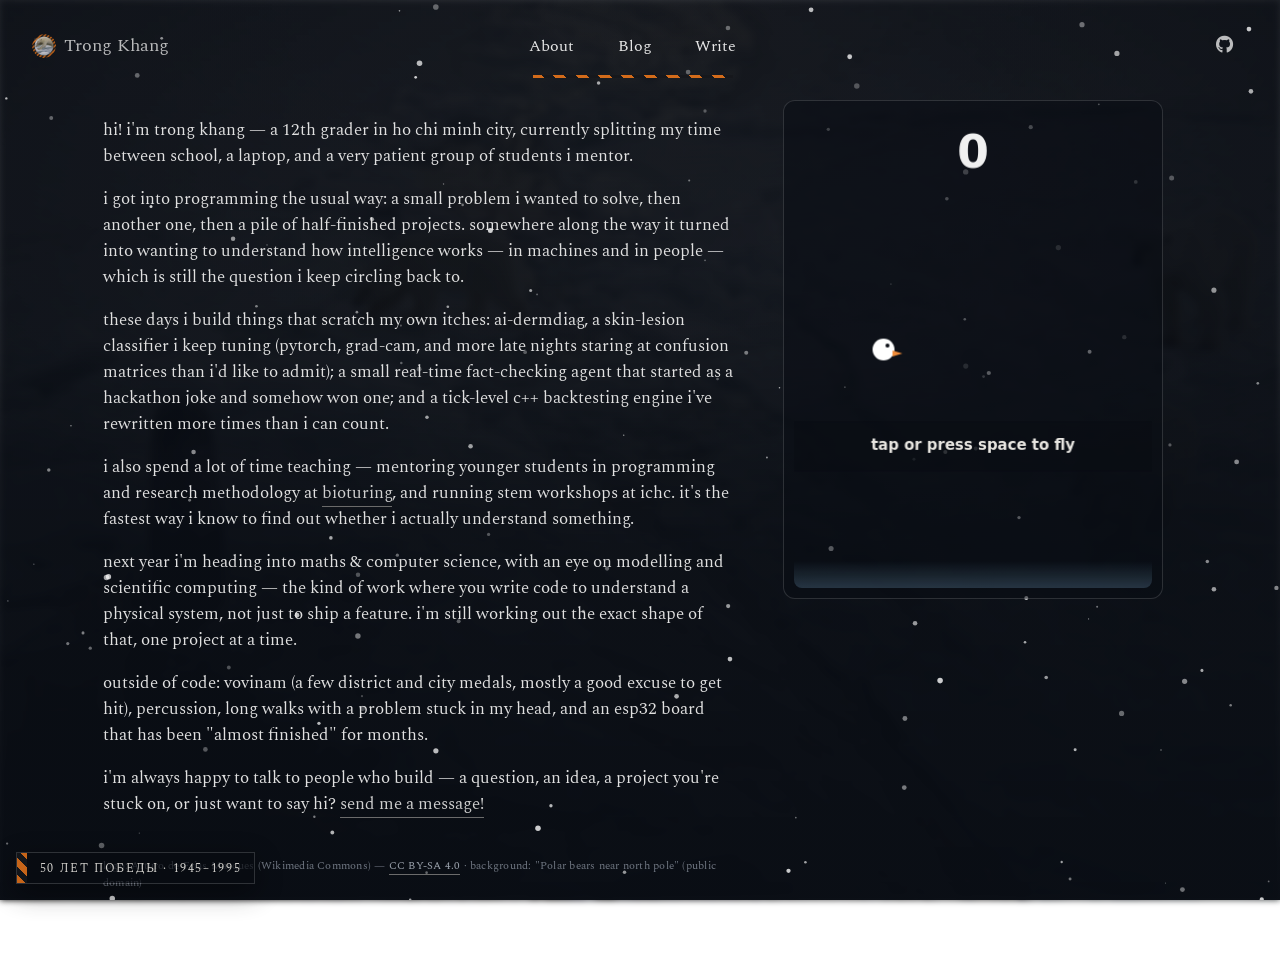
==== commit 03426f82: "chore: new contact email, longer friend-like about" ====
--- a/index.html
+++ b/index.html
@@ -233,10 +233,13 @@
     <div class="container">
         <div class="home-grid">
             <div class="about-col">
-                <p>hi! i'm trong khang — a 12th grader in ho chi minh city.</p>
-                <p>i build things that scratch my own itches: a skin-lesion classifier i keep tuning, a small real-time fact-checking agent, and a c++ backtesting engine i've rewritten more times than i'd like to admit.</p>
-                <p>most days i'm mentoring younger students at <a href="https://bioturing.com/" target="_blank" rel="noopener">bioturing</a>, running stem workshops, or out on a long walk with a problem stuck in my head. vovinam and percussion keep me sane.</p>
-                <p>i'm still figuring things out one project at a time — and i'm always happy to talk to people who build. a question, an idea, or just want to say hi? <a href="/public/contact.html">send me a message!</a></p>
+                <p>hi! i'm trong khang — a 12th grader in ho chi minh city, currently splitting my time between school, a laptop, and a very patient group of students i mentor.</p>
+                <p>i got into programming the usual way: a small problem i wanted to solve, then another one, then a pile of half-finished projects. somewhere along the way it turned into wanting to understand how intelligence works — in machines and in people — which is still the question i keep circling back to.</p>
+                <p>these days i build things that scratch my own itches: ai-dermdiag, a skin-lesion classifier i keep tuning (pytorch, grad-cam, and more late nights staring at confusion matrices than i'd like to admit); a small real-time fact-checking agent that started as a hackathon joke and somehow won one; and a tick-level c++ backtesting engine i've rewritten more times than i can count.</p>
+                <p>i also spend a lot of time teaching — mentoring younger students in programming and research methodology at <a href="https://bioturing.com/" target="_blank" rel="noopener">bioturing</a>, and running stem workshops at ichc. it's the fastest way i know to find out whether i actually understand something.</p>
+                <p>next year i'm heading into maths &amp; computer science, with an eye on modelling and scientific computing — the kind of work where you write code to understand a physical system, not just to ship a feature. i'm still working out the exact shape of that, one project at a time.</p>
+                <p>outside of code: vovinam (a few district and city medals, mostly a good excuse to get hit), percussion, long walks with a problem stuck in my head, and an esp32 board that has been "almost finished" for months.</p>
+                <p>i'm always happy to talk to people who build — a question, an idea, a project you're stuck on, or just want to say hi? <a href="/public/contact.html">send me a message!</a></p>
                 <p class="site-credit">logo: Arturo de Frias Marques (Wikimedia Commons) — <a href="https://commons.wikimedia.org/wiki/File:Polar_Bear_AdF.jpg" target="_blank" rel="noopener">CC BY-SA 4.0</a> · background: "Polar bears near north pole" (public domain)</p>
             </div>
             <aside class="game-panel" id="game-panel">
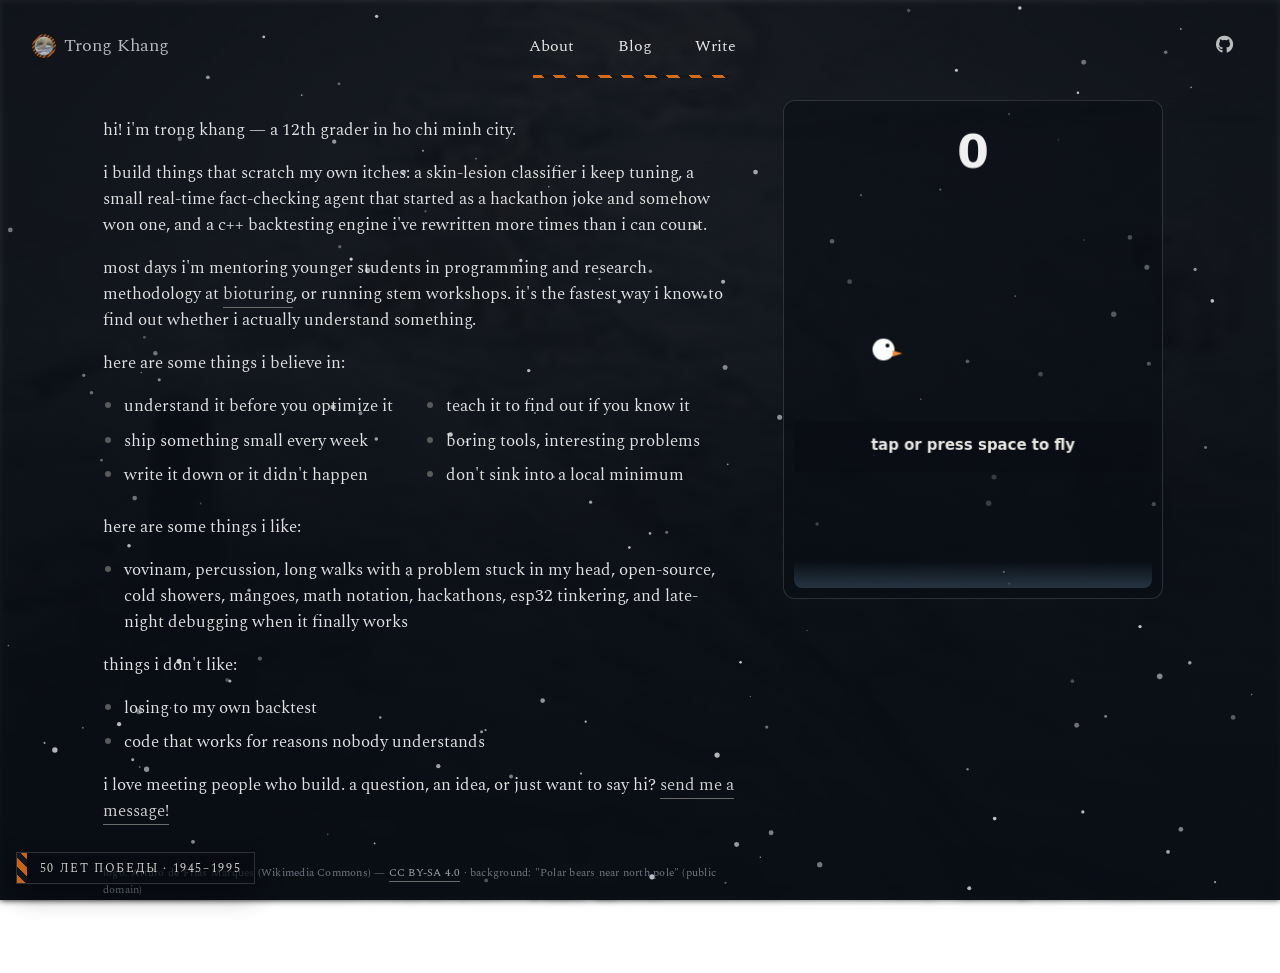
==== commit 881319f3: "content: about in the original list format, personalized" ====
--- a/index.html
+++ b/index.html
@@ -233,13 +233,28 @@
     <div class="container">
         <div class="home-grid">
             <div class="about-col">
-                <p>hi! i'm trong khang — a 12th grader in ho chi minh city, currently splitting my time between school, a laptop, and a very patient group of students i mentor.</p>
-                <p>i got into programming the usual way: a small problem i wanted to solve, then another one, then a pile of half-finished projects. somewhere along the way it turned into wanting to understand how intelligence works — in machines and in people — which is still the question i keep circling back to.</p>
-                <p>these days i build things that scratch my own itches: ai-dermdiag, a skin-lesion classifier i keep tuning (pytorch, grad-cam, and more late nights staring at confusion matrices than i'd like to admit); a small real-time fact-checking agent that started as a hackathon joke and somehow won one; and a tick-level c++ backtesting engine i've rewritten more times than i can count.</p>
-                <p>i also spend a lot of time teaching — mentoring younger students in programming and research methodology at <a href="https://bioturing.com/" target="_blank" rel="noopener">bioturing</a>, and running stem workshops at ichc. it's the fastest way i know to find out whether i actually understand something.</p>
-                <p>next year i'm heading into maths &amp; computer science, with an eye on modelling and scientific computing — the kind of work where you write code to understand a physical system, not just to ship a feature. i'm still working out the exact shape of that, one project at a time.</p>
-                <p>outside of code: vovinam (a few district and city medals, mostly a good excuse to get hit), percussion, long walks with a problem stuck in my head, and an esp32 board that has been "almost finished" for months.</p>
-                <p>i'm always happy to talk to people who build — a question, an idea, a project you're stuck on, or just want to say hi? <a href="/public/contact.html">send me a message!</a></p>
+                <p>hi! i'm trong khang — a 12th grader in ho chi minh city.</p>
+                <p>i build things that scratch my own itches: a skin-lesion classifier i keep tuning, a small real-time fact-checking agent that started as a hackathon joke and somehow won one, and a c++ backtesting engine i've rewritten more times than i can count.</p>
+                <p>most days i'm mentoring younger students in programming and research methodology at <a href="https://bioturing.com/" target="_blank" rel="noopener">bioturing</a>, or running stem workshops. it's the fastest way i know to find out whether i actually understand something.</p>
+                <p>here are some things i believe in:</p>
+                <ul class="beliefs-list">
+                    <li>understand it before you optimize it</li>
+                    <li>ship something small every week</li>
+                    <li>write it down or it didn't happen</li>
+                    <li>teach it to find out if you know it</li>
+                    <li>boring tools, interesting problems</li>
+                    <li>don't sink into a local minimum</li>
+                </ul>
+                <p>here are some things i like:</p>
+                <ul>
+                    <li>vovinam, percussion, long walks with a problem stuck in my head, open-source, cold showers, mangoes, math notation, hackathons, esp32 tinkering, and late-night debugging when it finally works</li>
+                </ul>
+                <p>things i don't like:</p>
+                <ul>
+                    <li>losing to my own backtest</li>
+                    <li>code that works for reasons nobody understands</li>
+                </ul>
+                <p>i love meeting people who build. a question, an idea, or just want to say hi? <a href="/public/contact.html">send me a message!</a></p>
                 <p class="site-credit">logo: Arturo de Frias Marques (Wikimedia Commons) — <a href="https://commons.wikimedia.org/wiki/File:Polar_Bear_AdF.jpg" target="_blank" rel="noopener">CC BY-SA 4.0</a> · background: "Polar bears near north pole" (public domain)</p>
             </div>
             <aside class="game-panel" id="game-panel">
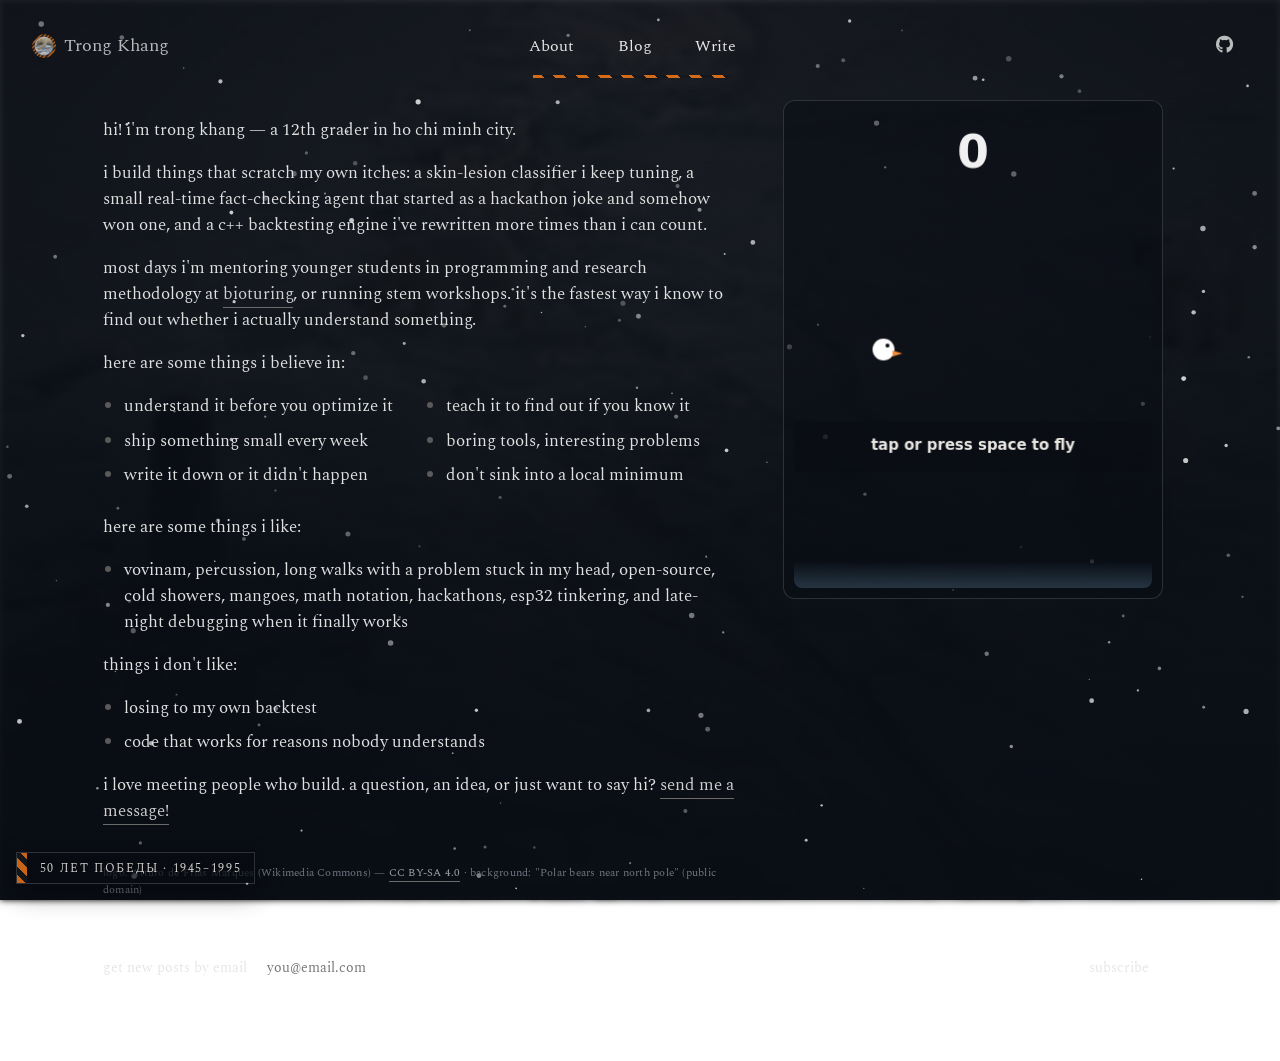
==== commit 3e75f0c8: "feat: newsletter signup line at bottom of home" ====
--- a/index.html
+++ b/index.html
@@ -107,6 +107,36 @@
 
         /* Home: about + game, two columns on desktop */
         .container { padding-bottom: 4rem; }
+        .newsletter {
+            display: flex;
+            flex-wrap: wrap;
+            align-items: center;
+            gap: 0.6rem;
+            margin-top: 2.5rem;
+            font-size: 0.9rem;
+            color: var(--color, #e6e6e6);
+        }
+        .newsletter input {
+            flex: 1 1 200px;
+            min-width: 0;
+            padding: 0.45rem 0.6rem;
+            border: 1px solid rgba(255, 255, 255, 0.2);
+            border-radius: 6px;
+            background: rgba(255, 255, 255, 0.06);
+            color: inherit;
+            font: inherit;
+        }
+        .newsletter button {
+            padding: 0.45rem 0.8rem;
+            border: 1px solid rgba(255, 255, 255, 0.2);
+            border-radius: 6px;
+            background: rgba(255, 255, 255, 0.1);
+            color: inherit;
+            font: inherit;
+            cursor: pointer;
+        }
+        .newsletter button:disabled { opacity: 0.6; cursor: default; }
+        .newsletter-status { flex-basis: 100%; opacity: 0.8; }
         .game-panel {
             border: 1px solid rgba(255, 255, 255, 0.14);
             border-radius: 12px;
@@ -261,7 +291,38 @@
                 <canvas id="flappy" width="360" height="480" tabindex="0" aria-label="Flappy arctic bird mini-game"></canvas>
             </aside>
         </div>
+        <form class="newsletter" id="newsletter">
+            <label for="newsletter-email">get new posts by email</label>
+            <input id="newsletter-email" name="email" type="email" required placeholder="you@email.com" autocomplete="email">
+            <button type="submit">subscribe</button>
+            <span class="newsletter-status" id="newsletter-status" role="status"></span>
+        </form>
     </div>
+
+    <script>
+        // Newsletter signup reuses the contact API; the entry is stored in data/messages.jsonl.
+        document.getElementById('newsletter').addEventListener('submit', async function (event) {
+            event.preventDefault();
+            var email = document.getElementById('newsletter-email');
+            var button = this.querySelector('button');
+            var status = document.getElementById('newsletter-status');
+            button.disabled = true;
+            try {
+                var res = await fetch('/api/contact', {
+                    method: 'POST',
+                    headers: { 'Content-Type': 'application/json' },
+                    body: JSON.stringify({ name: 'newsletter', email: email.value, message: 'newsletter signup' }),
+                });
+                if (!res.ok) throw new Error('request failed');
+                email.value = '';
+                email.disabled = true;
+                status.textContent = 'thanks — you are on the list.';
+            } catch (err) {
+                button.disabled = false;
+                status.textContent = 'something went wrong, please try again.';
+            }
+        });
+    </script>
 
     <script>
         // Page load reveal
